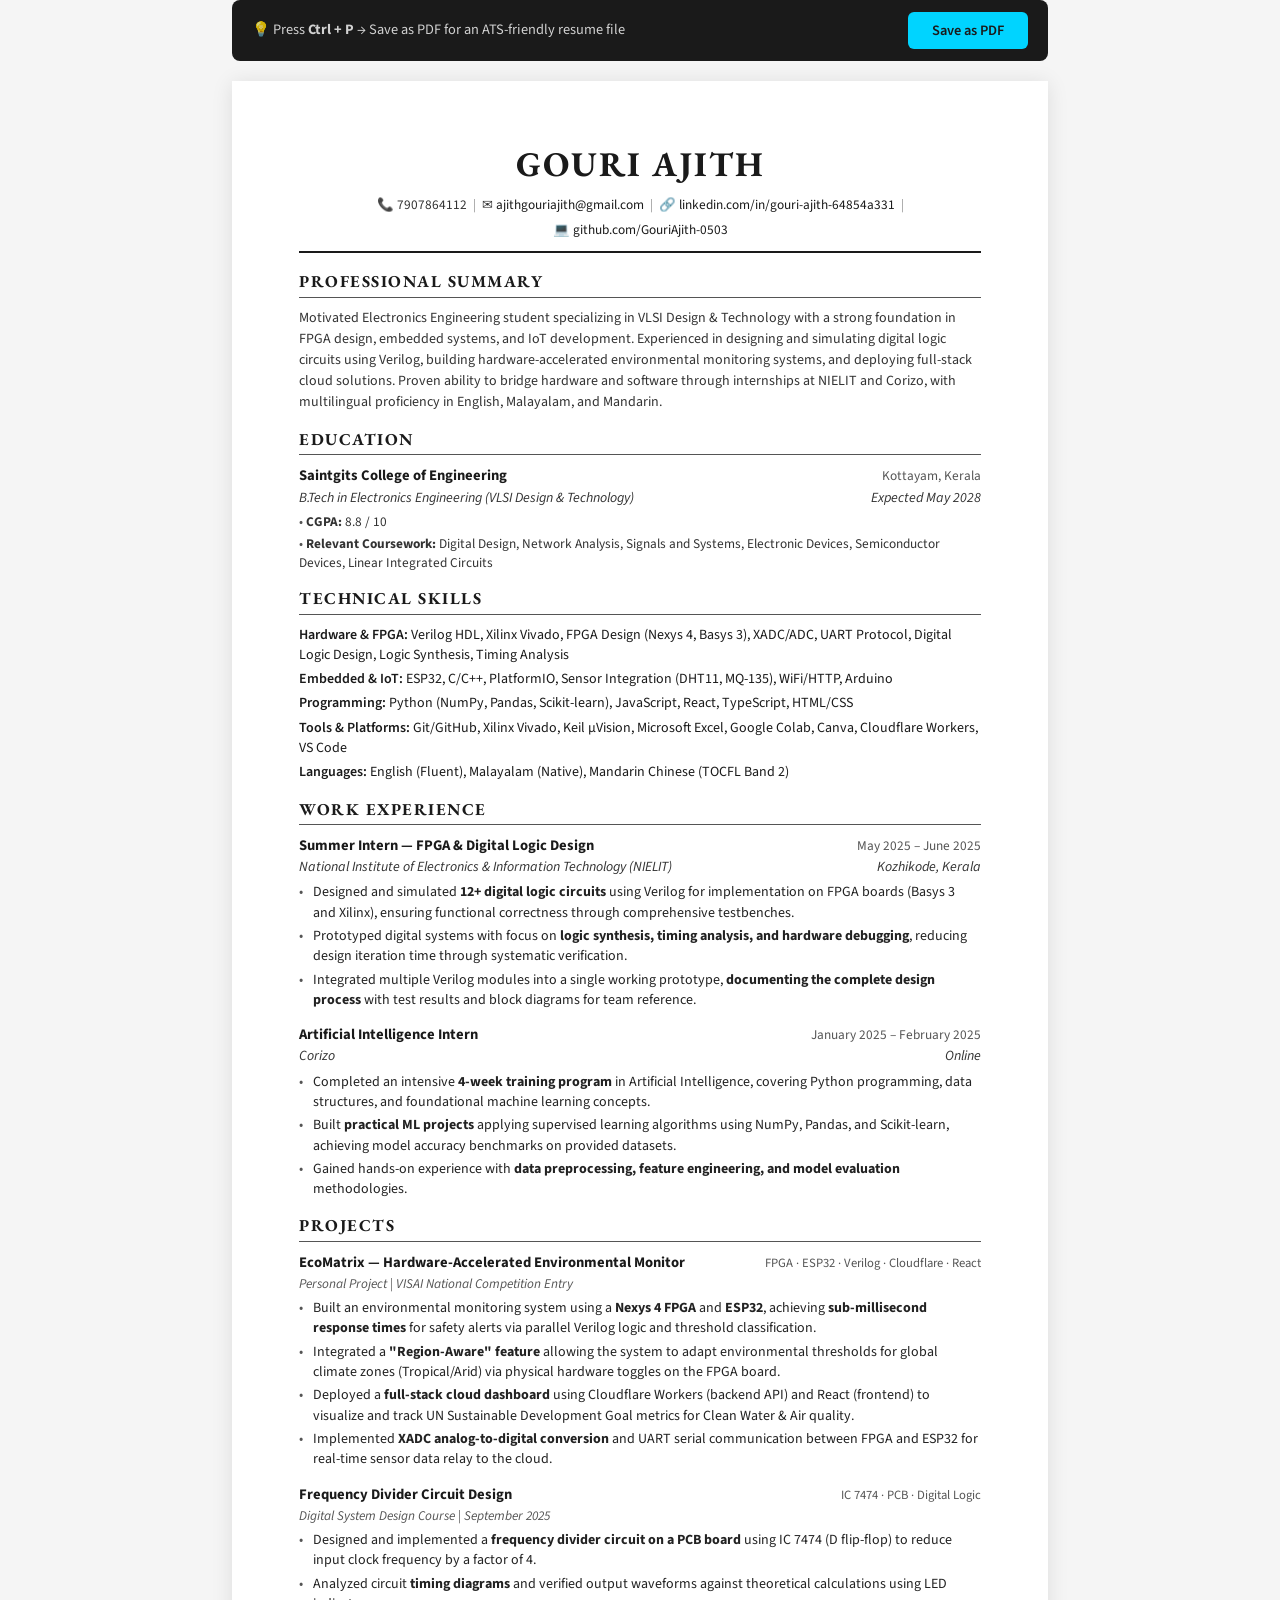
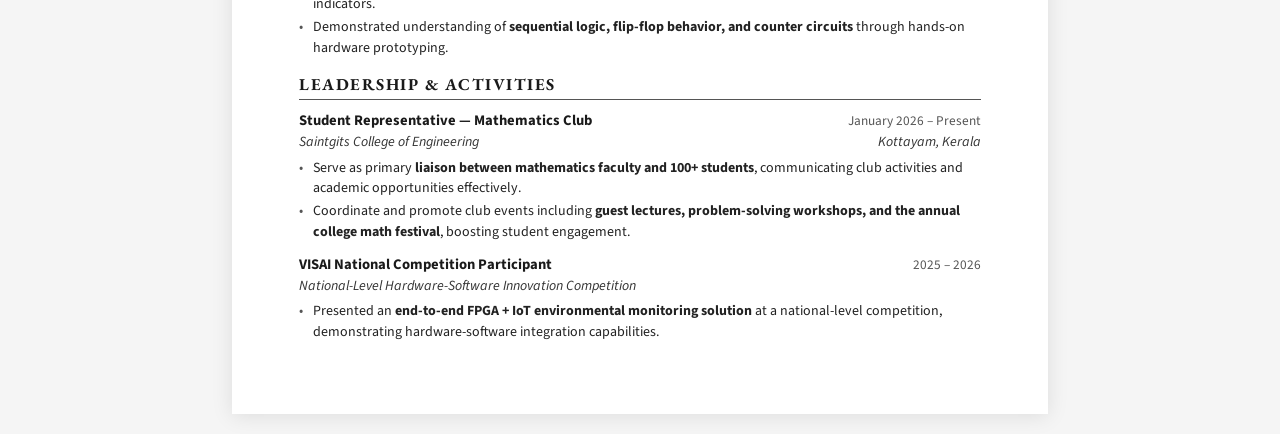
==== resume.html @ 18b31ca1 "Add ATS-friendly resume page" ====
<!DOCTYPE html>
<html lang="en">

<head>
    <meta charset="UTF-8">
    <meta name="viewport" content="width=device-width, initial-scale=1.0">
    <title>Gouri Ajith - Resume</title>
    <style>
        /* ATS-FRIENDLY RESUME STYLING
           - Uses standard fonts (serif for headings, sans-serif for body)
           - No columns, tables, or complex layouts
           - Simple, linear top-to-bottom structure
           - Clean section headers with horizontal rules
           - Print-optimized: Ctrl+P → Save as PDF
        */
        @import url('https://fonts.googleapis.com/css2?family=EB+Garamond:wght@400;500;600;700&family=Source+Sans+3:wght@300;400;500;600;700&display=swap');

        * {
            margin: 0;
            padding: 0;
            box-sizing: border-box;
        }

        body {
            font-family: 'Source Sans 3', 'Calibri', 'Arial', sans-serif;
            font-size: 11pt;
            line-height: 1.45;
            color: #1a1a1a;
            background: #f5f5f5;
        }

        .resume {
            max-width: 8.5in;
            margin: 20px auto;
            padding: 0.6in 0.7in;
            background: #fff;
            box-shadow: 0 2px 20px rgba(0, 0, 0, 0.1);
        }

        /* ========== HEADER ========== */
        .header {
            text-align: center;
            margin-bottom: 16px;
            padding-bottom: 12px;
            border-bottom: 2px solid #1a1a1a;
        }

        h1 {
            font-family: 'EB Garamond', 'Georgia', serif;
            font-size: 26pt;
            font-weight: 700;
            letter-spacing: 2px;
            text-transform: uppercase;
            color: #1a1a1a;
            margin-bottom: 6px;
        }

        .contact-info {
            font-size: 10pt;
            color: #333;
            display: flex;
            justify-content: center;
            flex-wrap: wrap;
            gap: 6px;
        }

        .contact-info span {
            white-space: nowrap;
        }

        .contact-info .separator {
            color: #999;
        }

        .contact-info a {
            color: #1a1a1a;
            text-decoration: none;
        }

        .contact-info a:hover {
            text-decoration: underline;
        }

        /* ========== SECTIONS ========== */
        .section {
            margin-bottom: 14px;
        }

        .section-title {
            font-family: 'EB Garamond', 'Georgia', serif;
            font-size: 12.5pt;
            font-weight: 700;
            text-transform: uppercase;
            letter-spacing: 1.5px;
            color: #1a1a1a;
            border-bottom: 1px solid #555;
            padding-bottom: 3px;
            margin-bottom: 10px;
        }

        /* ========== SUMMARY ========== */
        .summary p {
            font-size: 10.5pt;
            color: #333;
            line-height: 1.5;
        }

        /* ========== EDUCATION ========== */
        .edu-row {
            display: flex;
            justify-content: space-between;
            align-items: baseline;
            margin-bottom: 2px;
        }

        .edu-school {
            font-weight: 700;
            font-size: 11pt;
        }

        .edu-location {
            font-size: 10pt;
            color: #555;
            text-align: right;
        }

        .edu-degree {
            display: flex;
            justify-content: space-between;
            align-items: baseline;
            font-style: italic;
            font-size: 10.5pt;
            color: #333;
            margin-bottom: 4px;
        }

        .edu-details {
            font-size: 10pt;
            color: #333;
            padding-left: 0;
            list-style: none;
        }

        .edu-details li {
            margin-bottom: 2px;
        }

        .edu-details li::before {
            content: "• ";
            color: #555;
        }

        /* ========== SKILLS ========== */
        .skills-list {
            list-style: none;
            padding: 0;
        }

        .skills-list li {
            margin-bottom: 4px;
            font-size: 10.5pt;
        }

        .skills-list li strong {
            font-weight: 600;
            color: #1a1a1a;
        }

        /* ========== EXPERIENCE ========== */
        .exp-item {
            margin-bottom: 14px;
        }

        .exp-item:last-child {
            margin-bottom: 0;
        }

        .exp-header {
            display: flex;
            justify-content: space-between;
            align-items: baseline;
            margin-bottom: 1px;
        }

        .exp-title {
            font-weight: 700;
            font-size: 11pt;
        }

        .exp-date {
            font-size: 10pt;
            color: #555;
            white-space: nowrap;
        }

        .exp-sub {
            display: flex;
            justify-content: space-between;
            align-items: baseline;
            font-style: italic;
            font-size: 10.5pt;
            color: #333;
            margin-bottom: 5px;
        }

        .exp-bullets {
            list-style: none;
            padding-left: 0;
        }

        .exp-bullets li {
            font-size: 10.5pt;
            margin-bottom: 3px;
            padding-left: 14px;
            position: relative;
            line-height: 1.45;
            color: #222;
        }

        .exp-bullets li::before {
            content: "•";
            position: absolute;
            left: 0;
            color: #555;
        }

        /* ========== PROJECTS ========== */
        .proj-item {
            margin-bottom: 14px;
        }

        .proj-item:last-child {
            margin-bottom: 0;
        }

        .proj-header {
            display: flex;
            justify-content: space-between;
            align-items: baseline;
            margin-bottom: 1px;
        }

        .proj-title {
            font-weight: 700;
            font-size: 11pt;
        }

        .proj-tech {
            font-size: 9.5pt;
            color: #555;
            white-space: nowrap;
        }

        .proj-sub {
            font-style: italic;
            font-size: 10pt;
            color: #555;
            margin-bottom: 5px;
        }

        .proj-bullets {
            list-style: none;
            padding-left: 0;
        }

        .proj-bullets li {
            font-size: 10.5pt;
            margin-bottom: 3px;
            padding-left: 14px;
            position: relative;
            line-height: 1.45;
            color: #222;
        }

        .proj-bullets li::before {
            content: "•";
            position: absolute;
            left: 0;
            color: #555;
        }

        /* ========== LEADERSHIP ========== */
        .lead-item {
            margin-bottom: 12px;
        }

        .lead-item:last-child {
            margin-bottom: 0;
        }

        /* ========== PRINT ========== */
        @media print {
            body {
                background: #fff;
                font-size: 10.5pt;
            }

            .resume {
                box-shadow: none;
                margin: 0;
                padding: 0.5in 0.6in;
                max-width: none;
            }

            a {
                color: #1a1a1a !important;
            }

            .no-print {
                display: none !important;
            }
        }

        /* ========== PRINT BUTTON ========== */
        .print-bar {
            max-width: 8.5in;
            margin: 0 auto 10px;
            padding: 12px 20px;
            background: #1a1a1a;
            border-radius: 8px;
            display: flex;
            justify-content: space-between;
            align-items: center;
            color: #fff;
            font-family: 'Source Sans 3', sans-serif;
        }

        .print-bar p {
            font-size: 0.9rem;
            opacity: 0.8;
        }

        .print-btn {
            padding: 8px 24px;
            background: #00d4ff;
            color: #1a1a1a;
            border: none;
            border-radius: 6px;
            font-weight: 600;
            font-size: 0.9rem;
            cursor: pointer;
            font-family: 'Source Sans 3', sans-serif;
            transition: background 0.2s;
        }

        .print-btn:hover {
            background: #33ddff;
        }
    </style>
</head>

<body>

    <!-- Print instruction bar -->
    <div class="print-bar no-print">
        <p>💡 Press <strong>Ctrl + P</strong> → Save as PDF for an ATS-friendly resume file</p>
        <button class="print-btn" onclick="window.print()">Save as PDF</button>
    </div>

    <div class="resume">

        <!-- HEADER -->
        <header class="header">
            <h1>Gouri Ajith</h1>
            <div class="contact-info">
                <span>📞 7907864112</span>
                <span class="separator">|</span>
                <span>✉ <a href="mailto:ajithgouriajith@gmail.com">ajithgouriajith@gmail.com</a></span>
                <span class="separator">|</span>
                <span>🔗 <a href="https://www.linkedin.com/in/gouri-ajith-64854a331"
                        target="_blank">linkedin.com/in/gouri-ajith-64854a331</a></span>
                <span class="separator">|</span>
                <span>💻 <a href="https://github.com/GouriAjith-0503"
                        target="_blank">github.com/GouriAjith-0503</a></span>
            </div>
        </header>

        <!-- PROFESSIONAL SUMMARY -->
        <div class="section summary">
            <div class="section-title">Professional Summary</div>
            <p>
                Motivated Electronics Engineering student specializing in VLSI Design & Technology with a strong
                foundation in FPGA design, embedded systems, and IoT development. Experienced in designing and
                simulating digital logic circuits using Verilog, building hardware-accelerated environmental monitoring
                systems, and deploying full-stack cloud solutions. Proven ability to bridge hardware and software
                through internships at NIELIT and Corizo, with multilingual proficiency in English, Malayalam, and
                Mandarin.
            </p>
        </div>

        <!-- EDUCATION -->
        <div class="section">
            <div class="section-title">Education</div>
            <div class="edu-row">
                <span class="edu-school">Saintgits College of Engineering</span>
                <span class="edu-location">Kottayam, Kerala</span>
            </div>
            <div class="edu-degree">
                <span>B.Tech in Electronics Engineering (VLSI Design & Technology)</span>
                <span>Expected May 2028</span>
            </div>
            <ul class="edu-details">
                <li><strong>CGPA:</strong> 8.8 / 10</li>
                <li><strong>Relevant Coursework:</strong> Digital Design, Network Analysis, Signals and Systems,
                    Electronic Devices, Semiconductor Devices, Linear Integrated Circuits</li>
            </ul>
        </div>

        <!-- TECHNICAL SKILLS -->
        <div class="section">
            <div class="section-title">Technical Skills</div>
            <ul class="skills-list">
                <li><strong>Hardware & FPGA:</strong> Verilog HDL, Xilinx Vivado, FPGA Design (Nexys 4, Basys 3),
                    XADC/ADC, UART Protocol, Digital Logic Design, Logic Synthesis, Timing Analysis</li>
                <li><strong>Embedded & IoT:</strong> ESP32, C/C++, PlatformIO, Sensor Integration (DHT11, MQ-135),
                    WiFi/HTTP, Arduino</li>
                <li><strong>Programming:</strong> Python (NumPy, Pandas, Scikit-learn), JavaScript, React, TypeScript,
                    HTML/CSS</li>
                <li><strong>Tools & Platforms:</strong> Git/GitHub, Xilinx Vivado, Keil µVision, Microsoft Excel, Google
                    Colab, Canva, Cloudflare Workers, VS Code</li>
                <li><strong>Languages:</strong> English (Fluent), Malayalam (Native), Mandarin Chinese (TOCFL Band 2)
                </li>
            </ul>
        </div>

        <!-- WORK EXPERIENCE -->
        <div class="section">
            <div class="section-title">Work Experience</div>

            <div class="exp-item">
                <div class="exp-header">
                    <span class="exp-title">Summer Intern — FPGA & Digital Logic Design</span>
                    <span class="exp-date">May 2025 – June 2025</span>
                </div>
                <div class="exp-sub">
                    <span>National Institute of Electronics & Information Technology (NIELIT)</span>
                    <span>Kozhikode, Kerala</span>
                </div>
                <ul class="exp-bullets">
                    <li>Designed and simulated <strong>12+ digital logic circuits</strong> using Verilog for
                        implementation on FPGA boards (Basys 3 and Xilinx), ensuring functional correctness through
                        comprehensive testbenches.</li>
                    <li>Prototyped digital systems with focus on <strong>logic synthesis, timing analysis, and hardware
                            debugging</strong>, reducing design iteration time through systematic verification.</li>
                    <li>Integrated multiple Verilog modules into a single working prototype, <strong>documenting the
                            complete design process</strong> with test results and block diagrams for team reference.
                    </li>
                </ul>
            </div>

            <div class="exp-item">
                <div class="exp-header">
                    <span class="exp-title">Artificial Intelligence Intern</span>
                    <span class="exp-date">January 2025 – February 2025</span>
                </div>
                <div class="exp-sub">
                    <span>Corizo</span>
                    <span>Online</span>
                </div>
                <ul class="exp-bullets">
                    <li>Completed an intensive <strong>4-week training program</strong> in Artificial Intelligence,
                        covering Python programming, data structures, and foundational machine learning concepts.</li>
                    <li>Built <strong>practical ML projects</strong> applying supervised learning algorithms using
                        NumPy, Pandas, and Scikit-learn, achieving model accuracy benchmarks on provided datasets.</li>
                    <li>Gained hands-on experience with <strong>data preprocessing, feature engineering, and model
                            evaluation</strong> methodologies.</li>
                </ul>
            </div>
        </div>

        <!-- PROJECTS -->
        <div class="section">
            <div class="section-title">Projects</div>

            <div class="proj-item">
                <div class="proj-header">
                    <span class="proj-title">EcoMatrix — Hardware-Accelerated Environmental Monitor</span>
                    <span class="proj-tech">FPGA · ESP32 · Verilog · Cloudflare · React</span>
                </div>
                <div class="proj-sub">Personal Project | VISAI National Competition Entry</div>
                <ul class="proj-bullets">
                    <li>Built an environmental monitoring system using a <strong>Nexys 4 FPGA</strong> and
                        <strong>ESP32</strong>, achieving <strong>sub-millisecond response times</strong> for safety
                        alerts via parallel Verilog logic and threshold classification.</li>
                    <li>Integrated a <strong>"Region-Aware" feature</strong> allowing the system to adapt environmental
                        thresholds for global climate zones (Tropical/Arid) via physical hardware toggles on the FPGA
                        board.</li>
                    <li>Deployed a <strong>full-stack cloud dashboard</strong> using Cloudflare Workers (backend API)
                        and React (frontend) to visualize and track UN Sustainable Development Goal metrics for Clean
                        Water & Air quality.</li>
                    <li>Implemented <strong>XADC analog-to-digital conversion</strong> and UART serial communication
                        between FPGA and ESP32 for real-time sensor data relay to the cloud.</li>
                </ul>
            </div>

            <div class="proj-item">
                <div class="proj-header">
                    <span class="proj-title">Frequency Divider Circuit Design</span>
                    <span class="proj-tech">IC 7474 · PCB · Digital Logic</span>
                </div>
                <div class="proj-sub">Digital System Design Course | September 2025</div>
                <ul class="proj-bullets">
                    <li>Designed and implemented a <strong>frequency divider circuit on a PCB board</strong> using IC
                        7474 (D flip-flop) to reduce input clock frequency by a factor of 4.</li>
                    <li>Analyzed circuit <strong>timing diagrams</strong> and verified output waveforms against
                        theoretical calculations using LED indicators.</li>
                    <li>Demonstrated understanding of <strong>sequential logic, flip-flop behavior, and counter
                            circuits</strong> through hands-on hardware prototyping.</li>
                </ul>
            </div>
        </div>

        <!-- LEADERSHIP & ACTIVITIES -->
        <div class="section">
            <div class="section-title">Leadership & Activities</div>

            <div class="lead-item">
                <div class="exp-header">
                    <span class="exp-title">Student Representative — Mathematics Club</span>
                    <span class="exp-date">January 2026 – Present</span>
                </div>
                <div class="exp-sub">
                    <span>Saintgits College of Engineering</span>
                    <span>Kottayam, Kerala</span>
                </div>
                <ul class="exp-bullets">
                    <li>Serve as primary <strong>liaison between mathematics faculty and 100+ students</strong>,
                        communicating club activities and academic opportunities effectively.</li>
                    <li>Coordinate and promote club events including <strong>guest lectures, problem-solving workshops,
                            and the annual college math festival</strong>, boosting student engagement.</li>
                </ul>
            </div>

            <div class="lead-item">
                <div class="exp-header">
                    <span class="exp-title">VISAI National Competition Participant</span>
                    <span class="exp-date">2025 – 2026</span>
                </div>
                <div class="exp-sub">
                    <span>National-Level Hardware-Software Innovation Competition</span>
                </div>
                <ul class="exp-bullets">
                    <li>Presented an <strong>end-to-end FPGA + IoT environmental monitoring solution</strong> at a
                        national-level competition, demonstrating hardware-software integration capabilities.</li>
                </ul>
            </div>
        </div>

    </div>

    <script>
        // Keyboard shortcut hint
        document.addEventListener('keydown', (e) => {
            if (e.ctrlKey && e.key === 'p') {
                // Let browser handle print
            }
        });
    </script>
</body>

</html>
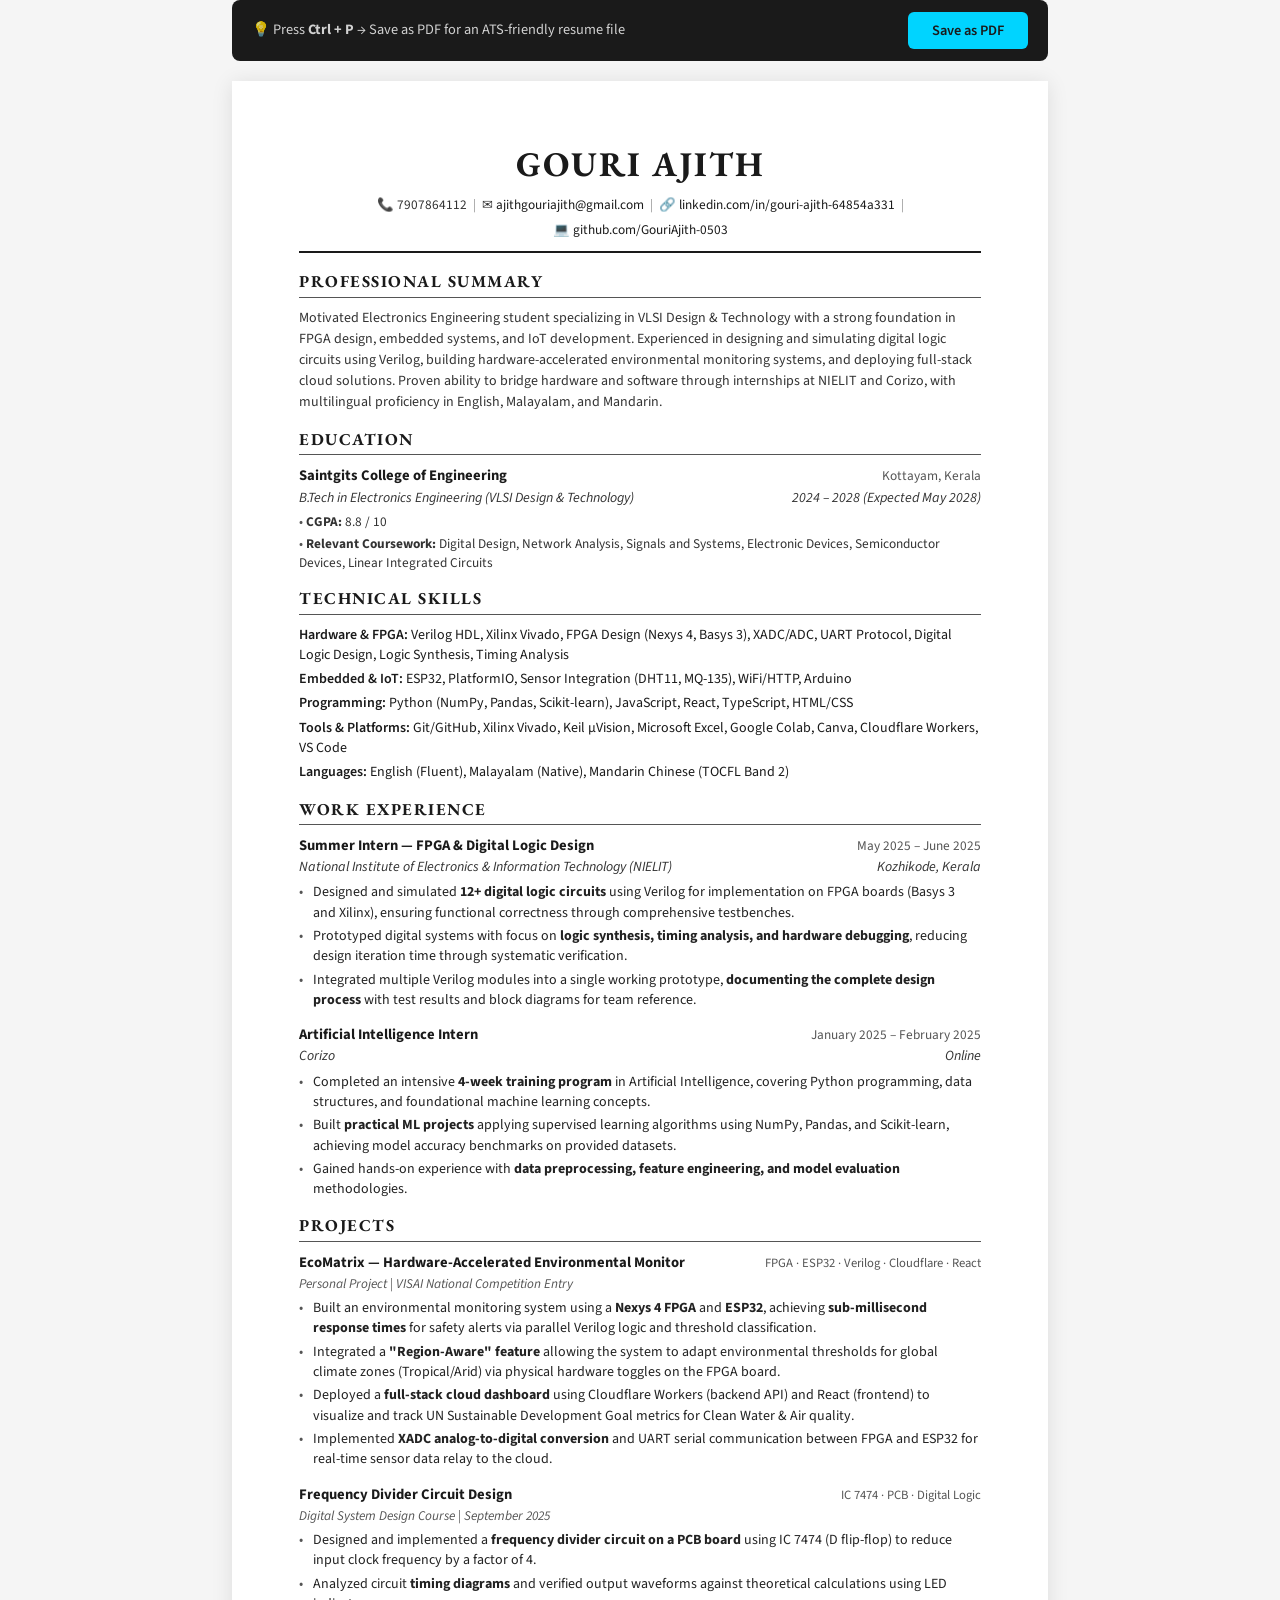
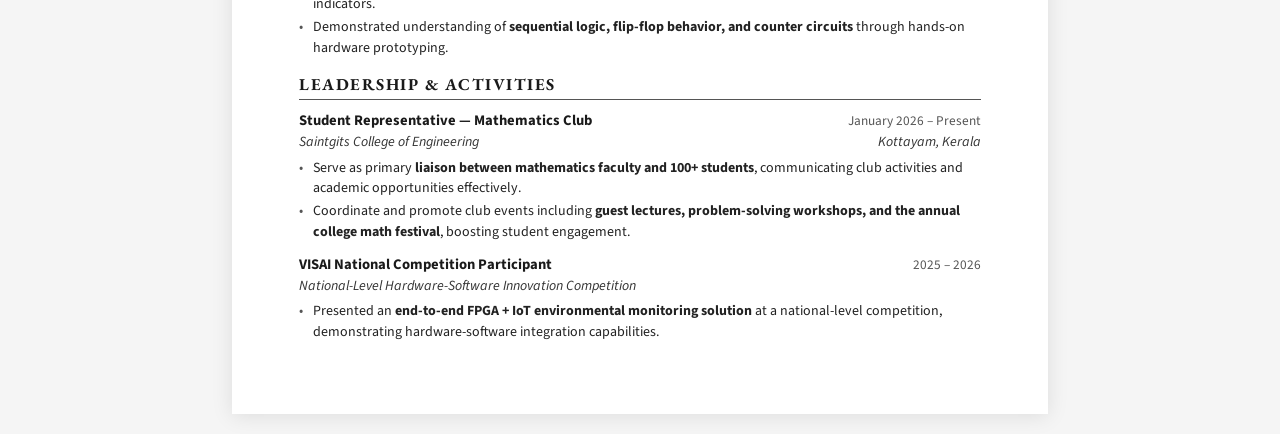
==== commit eaab5202: "Update batch info and remove C/C++ skills" ====
--- a/resume.html
+++ b/resume.html
@@ -397,7 +397,7 @@
             </div>
             <div class="edu-degree">
                 <span>B.Tech in Electronics Engineering (VLSI Design & Technology)</span>
-                <span>Expected May 2028</span>
+                <span>2024 – 2028 (Expected May 2028)</span>
             </div>
             <ul class="edu-details">
                 <li><strong>CGPA:</strong> 8.8 / 10</li>
@@ -412,7 +412,7 @@
             <ul class="skills-list">
                 <li><strong>Hardware & FPGA:</strong> Verilog HDL, Xilinx Vivado, FPGA Design (Nexys 4, Basys 3),
                     XADC/ADC, UART Protocol, Digital Logic Design, Logic Synthesis, Timing Analysis</li>
-                <li><strong>Embedded & IoT:</strong> ESP32, C/C++, PlatformIO, Sensor Integration (DHT11, MQ-135),
+                <li><strong>Embedded & IoT:</strong> ESP32, PlatformIO, Sensor Integration (DHT11, MQ-135),
                     WiFi/HTTP, Arduino</li>
                 <li><strong>Programming:</strong> Python (NumPy, Pandas, Scikit-learn), JavaScript, React, TypeScript,
                     HTML/CSS</li>
@@ -481,7 +481,8 @@
                 <ul class="proj-bullets">
                     <li>Built an environmental monitoring system using a <strong>Nexys 4 FPGA</strong> and
                         <strong>ESP32</strong>, achieving <strong>sub-millisecond response times</strong> for safety
-                        alerts via parallel Verilog logic and threshold classification.</li>
+                        alerts via parallel Verilog logic and threshold classification.
+                    </li>
                     <li>Integrated a <strong>"Region-Aware" feature</strong> allowing the system to adapt environmental
                         thresholds for global climate zones (Tropical/Arid) via physical hardware toggles on the FPGA
                         board.</li>
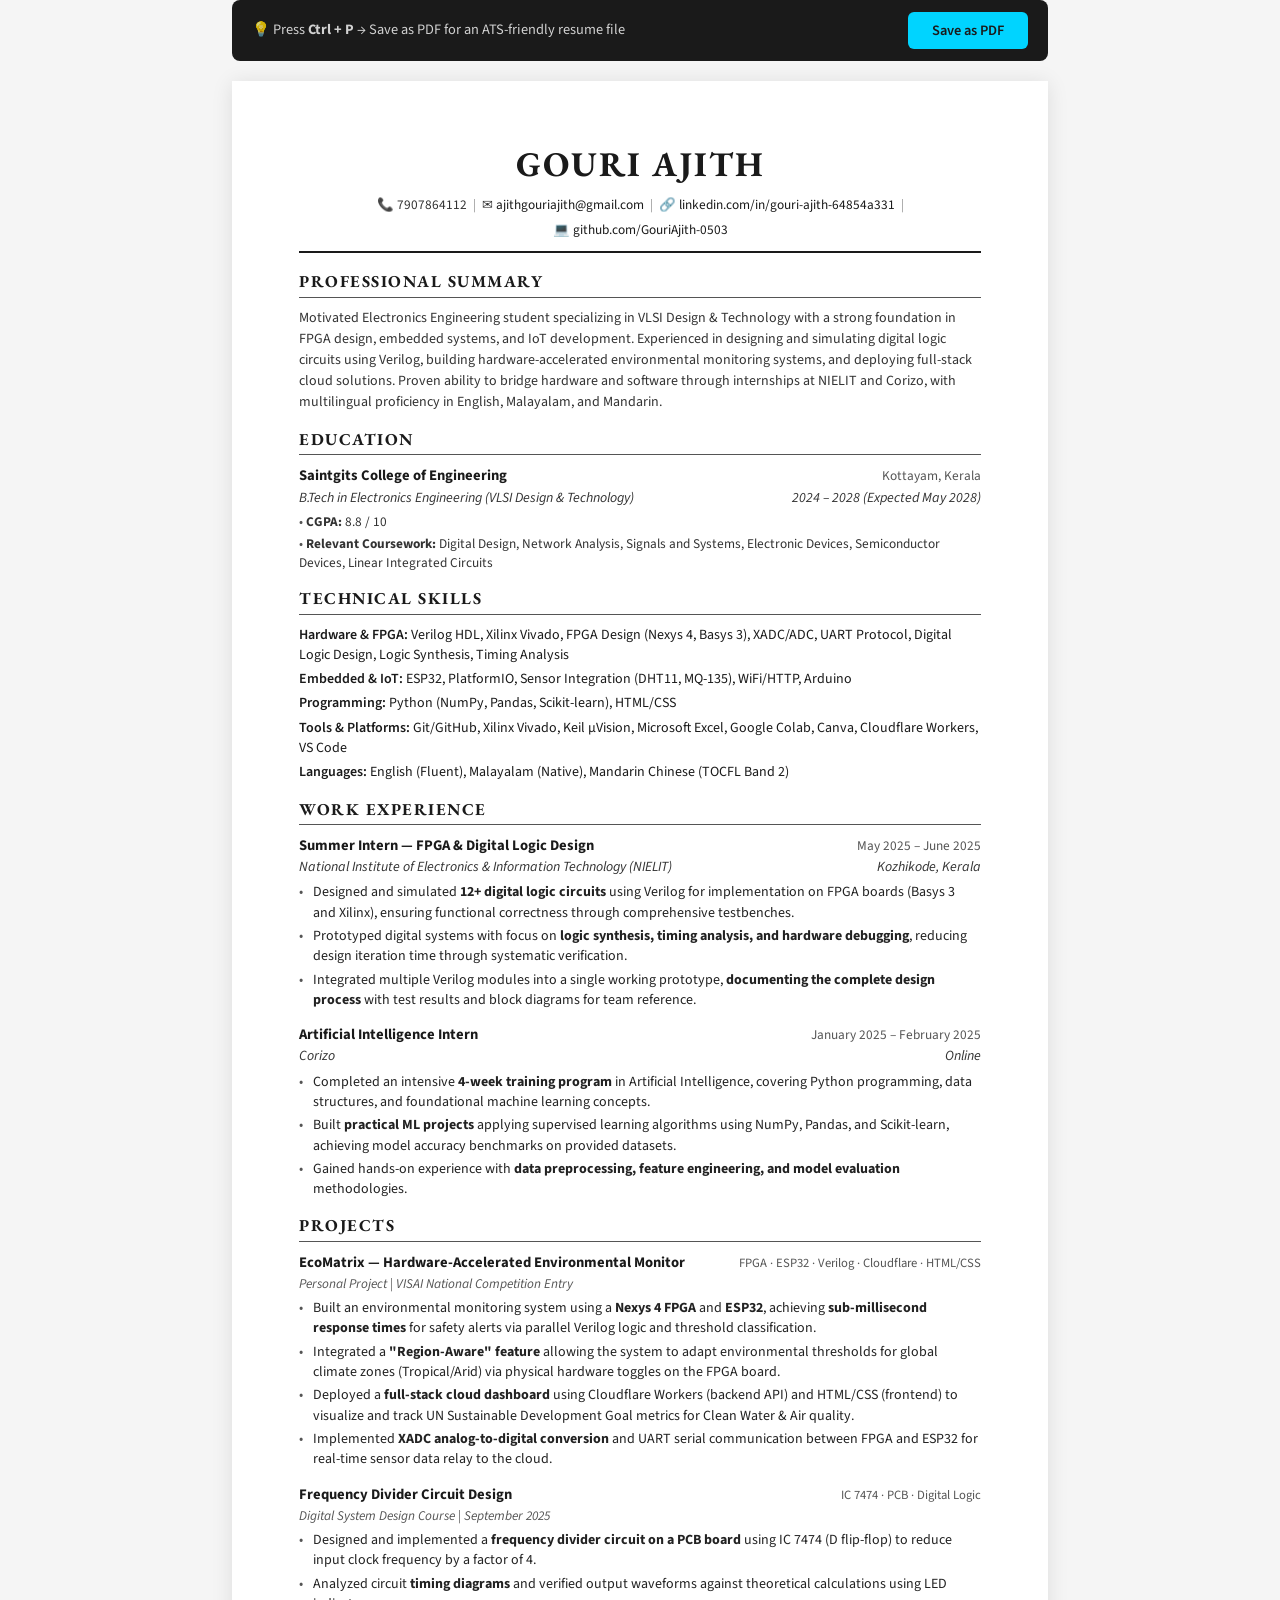
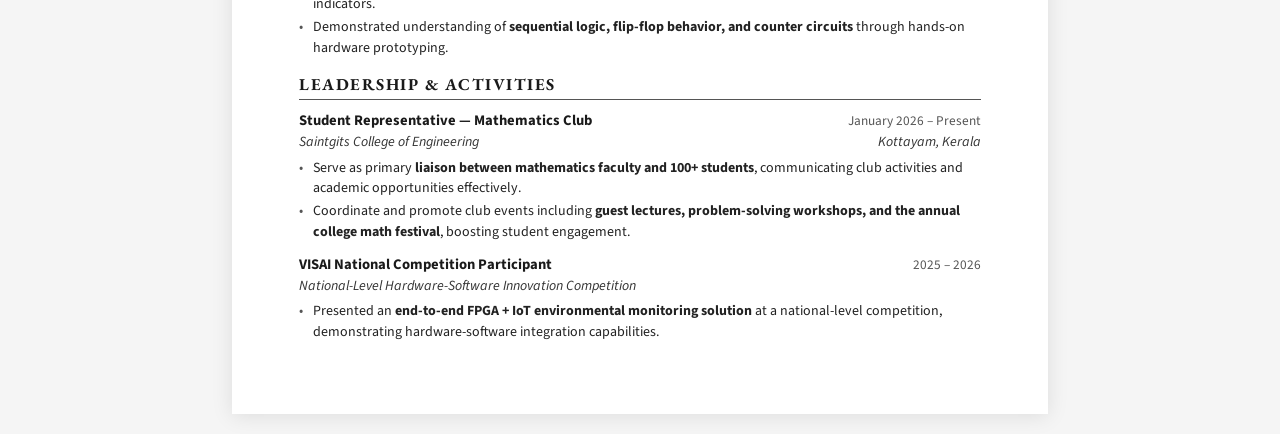
==== commit d6de21ac: "Refactor tech stack: focus on core competencies (Cloudflare Workers, HTML/CSS)" ====
--- a/resume.html
+++ b/resume.html
@@ -414,8 +414,7 @@
                     XADC/ADC, UART Protocol, Digital Logic Design, Logic Synthesis, Timing Analysis</li>
                 <li><strong>Embedded & IoT:</strong> ESP32, PlatformIO, Sensor Integration (DHT11, MQ-135),
                     WiFi/HTTP, Arduino</li>
-                <li><strong>Programming:</strong> Python (NumPy, Pandas, Scikit-learn), JavaScript, React, TypeScript,
-                    HTML/CSS</li>
+                <li><strong>Programming:</strong> Python (NumPy, Pandas, Scikit-learn), HTML/CSS</li>
                 <li><strong>Tools & Platforms:</strong> Git/GitHub, Xilinx Vivado, Keil µVision, Microsoft Excel, Google
                     Colab, Canva, Cloudflare Workers, VS Code</li>
                 <li><strong>Languages:</strong> English (Fluent), Malayalam (Native), Mandarin Chinese (TOCFL Band 2)
@@ -475,7 +474,7 @@
             <div class="proj-item">
                 <div class="proj-header">
                     <span class="proj-title">EcoMatrix — Hardware-Accelerated Environmental Monitor</span>
-                    <span class="proj-tech">FPGA · ESP32 · Verilog · Cloudflare · React</span>
+                    <span class="proj-tech">FPGA · ESP32 · Verilog · Cloudflare · HTML/CSS</span>
                 </div>
                 <div class="proj-sub">Personal Project | VISAI National Competition Entry</div>
                 <ul class="proj-bullets">
@@ -487,7 +486,7 @@
                         thresholds for global climate zones (Tropical/Arid) via physical hardware toggles on the FPGA
                         board.</li>
                     <li>Deployed a <strong>full-stack cloud dashboard</strong> using Cloudflare Workers (backend API)
-                        and React (frontend) to visualize and track UN Sustainable Development Goal metrics for Clean
+                        and HTML/CSS (frontend) to visualize and track UN Sustainable Development Goal metrics for Clean
                         Water & Air quality.</li>
                     <li>Implemented <strong>XADC analog-to-digital conversion</strong> and UART serial communication
                         between FPGA and ESP32 for real-time sensor data relay to the cloud.</li>
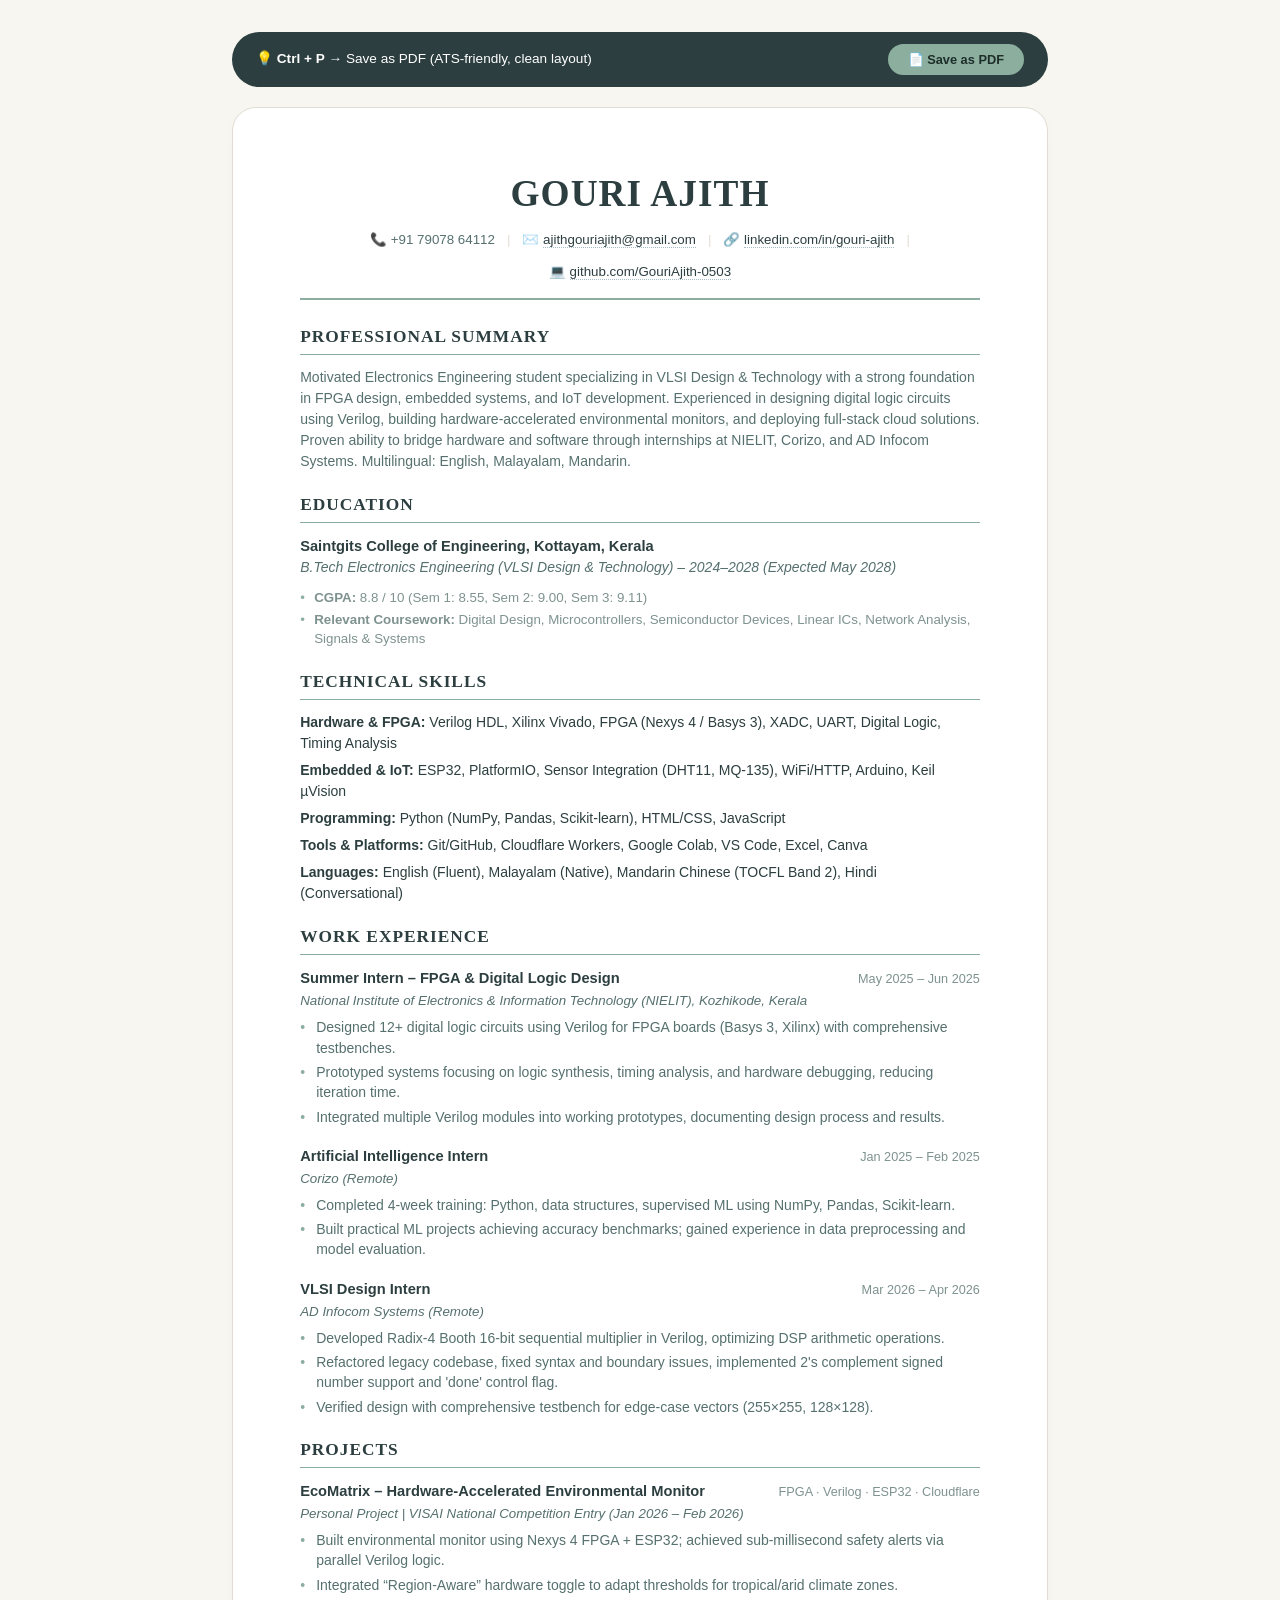
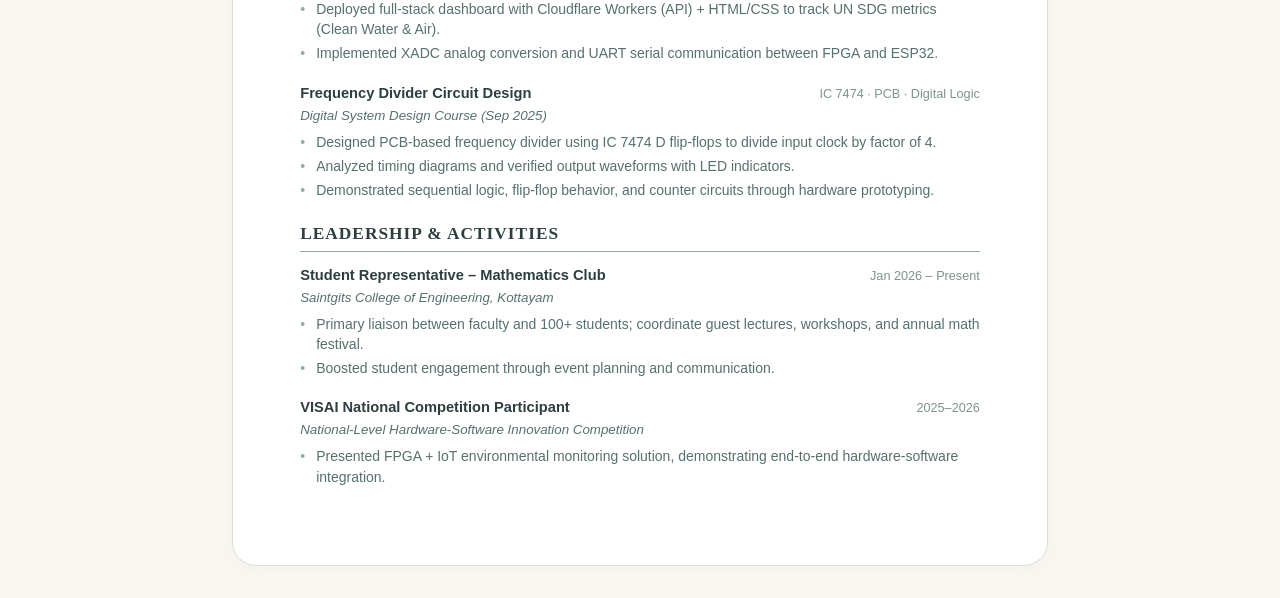
==== commit ac8a04e3: "Revise resume layout and styling for clarity" ====
--- a/resume.html
+++ b/resume.html
@@ -1,561 +1,421 @@
 <!DOCTYPE html>
 <html lang="en">
-
 <head>
-    <meta charset="UTF-8">
-    <meta name="viewport" content="width=device-width, initial-scale=1.0">
-    <title>Gouri Ajith - Resume</title>
-    <style>
-        /* ATS-FRIENDLY RESUME STYLING
-           - Uses standard fonts (serif for headings, sans-serif for body)
-           - No columns, tables, or complex layouts
-           - Simple, linear top-to-bottom structure
-           - Clean section headers with horizontal rules
-           - Print-optimized: Ctrl+P → Save as PDF
-        */
-        @import url('https://fonts.googleapis.com/css2?family=EB+Garamond:wght@400;500;600;700&family=Source+Sans+3:wght@300;400;500;600;700&display=swap');
-
-        * {
-            margin: 0;
-            padding: 0;
-            box-sizing: border-box;
-        }
-
-        body {
-            font-family: 'Source Sans 3', 'Calibri', 'Arial', sans-serif;
-            font-size: 11pt;
-            line-height: 1.45;
-            color: #1a1a1a;
-            background: #f5f5f5;
-        }
-
-        .resume {
-            max-width: 8.5in;
-            margin: 20px auto;
-            padding: 0.6in 0.7in;
-            background: #fff;
-            box-shadow: 0 2px 20px rgba(0, 0, 0, 0.1);
-        }
-
-        /* ========== HEADER ========== */
-        .header {
-            text-align: center;
-            margin-bottom: 16px;
-            padding-bottom: 12px;
-            border-bottom: 2px solid #1a1a1a;
-        }
-
-        h1 {
-            font-family: 'EB Garamond', 'Georgia', serif;
-            font-size: 26pt;
-            font-weight: 700;
-            letter-spacing: 2px;
-            text-transform: uppercase;
-            color: #1a1a1a;
-            margin-bottom: 6px;
-        }
-
-        .contact-info {
-            font-size: 10pt;
-            color: #333;
-            display: flex;
-            justify-content: center;
-            flex-wrap: wrap;
-            gap: 6px;
-        }
-
-        .contact-info span {
-            white-space: nowrap;
-        }
-
-        .contact-info .separator {
-            color: #999;
-        }
-
-        .contact-info a {
-            color: #1a1a1a;
-            text-decoration: none;
-        }
-
-        .contact-info a:hover {
-            text-decoration: underline;
-        }
-
-        /* ========== SECTIONS ========== */
-        .section {
-            margin-bottom: 14px;
-        }
-
-        .section-title {
-            font-family: 'EB Garamond', 'Georgia', serif;
-            font-size: 12.5pt;
-            font-weight: 700;
-            text-transform: uppercase;
-            letter-spacing: 1.5px;
-            color: #1a1a1a;
-            border-bottom: 1px solid #555;
-            padding-bottom: 3px;
-            margin-bottom: 10px;
-        }
-
-        /* ========== SUMMARY ========== */
-        .summary p {
-            font-size: 10.5pt;
-            color: #333;
-            line-height: 1.5;
-        }
-
-        /* ========== EDUCATION ========== */
-        .edu-row {
-            display: flex;
-            justify-content: space-between;
-            align-items: baseline;
-            margin-bottom: 2px;
-        }
-
-        .edu-school {
-            font-weight: 700;
-            font-size: 11pt;
-        }
-
-        .edu-location {
-            font-size: 10pt;
-            color: #555;
-            text-align: right;
-        }
-
-        .edu-degree {
-            display: flex;
-            justify-content: space-between;
-            align-items: baseline;
-            font-style: italic;
-            font-size: 10.5pt;
-            color: #333;
-            margin-bottom: 4px;
-        }
-
-        .edu-details {
-            font-size: 10pt;
-            color: #333;
-            padding-left: 0;
-            list-style: none;
-        }
-
-        .edu-details li {
-            margin-bottom: 2px;
-        }
-
-        .edu-details li::before {
-            content: "• ";
-            color: #555;
-        }
-
-        /* ========== SKILLS ========== */
-        .skills-list {
-            list-style: none;
-            padding: 0;
-        }
-
-        .skills-list li {
-            margin-bottom: 4px;
-            font-size: 10.5pt;
-        }
-
-        .skills-list li strong {
-            font-weight: 600;
-            color: #1a1a1a;
-        }
-
-        /* ========== EXPERIENCE ========== */
-        .exp-item {
-            margin-bottom: 14px;
-        }
-
-        .exp-item:last-child {
-            margin-bottom: 0;
-        }
-
-        .exp-header {
-            display: flex;
-            justify-content: space-between;
-            align-items: baseline;
-            margin-bottom: 1px;
-        }
-
-        .exp-title {
-            font-weight: 700;
-            font-size: 11pt;
-        }
-
-        .exp-date {
-            font-size: 10pt;
-            color: #555;
-            white-space: nowrap;
-        }
-
-        .exp-sub {
-            display: flex;
-            justify-content: space-between;
-            align-items: baseline;
-            font-style: italic;
-            font-size: 10.5pt;
-            color: #333;
-            margin-bottom: 5px;
-        }
-
-        .exp-bullets {
-            list-style: none;
-            padding-left: 0;
-        }
-
-        .exp-bullets li {
-            font-size: 10.5pt;
-            margin-bottom: 3px;
-            padding-left: 14px;
-            position: relative;
-            line-height: 1.45;
-            color: #222;
-        }
-
-        .exp-bullets li::before {
-            content: "•";
-            position: absolute;
-            left: 0;
-            color: #555;
-        }
-
-        /* ========== PROJECTS ========== */
-        .proj-item {
-            margin-bottom: 14px;
-        }
-
-        .proj-item:last-child {
-            margin-bottom: 0;
-        }
-
-        .proj-header {
-            display: flex;
-            justify-content: space-between;
-            align-items: baseline;
-            margin-bottom: 1px;
-        }
-
-        .proj-title {
-            font-weight: 700;
-            font-size: 11pt;
-        }
-
-        .proj-tech {
-            font-size: 9.5pt;
-            color: #555;
-            white-space: nowrap;
-        }
-
-        .proj-sub {
-            font-style: italic;
-            font-size: 10pt;
-            color: #555;
-            margin-bottom: 5px;
-        }
-
-        .proj-bullets {
-            list-style: none;
-            padding-left: 0;
-        }
-
-        .proj-bullets li {
-            font-size: 10.5pt;
-            margin-bottom: 3px;
-            padding-left: 14px;
-            position: relative;
-            line-height: 1.45;
-            color: #222;
-        }
-
-        .proj-bullets li::before {
-            content: "•";
-            position: absolute;
-            left: 0;
-            color: #555;
-        }
-
-        /* ========== LEADERSHIP ========== */
-        .lead-item {
-            margin-bottom: 12px;
-        }
-
-        .lead-item:last-child {
-            margin-bottom: 0;
-        }
-
-        /* ========== PRINT ========== */
-        @media print {
-            body {
-                background: #fff;
-                font-size: 10.5pt;
-            }
-
-            .resume {
-                box-shadow: none;
-                margin: 0;
-                padding: 0.5in 0.6in;
-                max-width: none;
-            }
-
-            a {
-                color: #1a1a1a !important;
-            }
-
-            .no-print {
-                display: none !important;
-            }
-        }
-
-        /* ========== PRINT BUTTON ========== */
-        .print-bar {
-            max-width: 8.5in;
-            margin: 0 auto 10px;
-            padding: 12px 20px;
-            background: #1a1a1a;
-            border-radius: 8px;
-            display: flex;
-            justify-content: space-between;
-            align-items: center;
-            color: #fff;
-            font-family: 'Source Sans 3', sans-serif;
-        }
-
-        .print-bar p {
-            font-size: 0.9rem;
-            opacity: 0.8;
-        }
-
-        .print-btn {
-            padding: 8px 24px;
-            background: #00d4ff;
-            color: #1a1a1a;
-            border: none;
-            border-radius: 6px;
-            font-weight: 600;
-            font-size: 0.9rem;
-            cursor: pointer;
-            font-family: 'Source Sans 3', sans-serif;
-            transition: background 0.2s;
-        }
-
-        .print-btn:hover {
-            background: #33ddff;
-        }
-    </style>
+  <meta charset="UTF-8">
+  <meta name="viewport" content="width=device-width, initial-scale=1.0">
+  <title>Gouri Ajith – Resume (VLSI & Embedded Engineer)</title>
+  <style>
+    /* ========== RESUME STYLES – CALM, ATS-FRIENDLY, PRINT-READY ========== */
+    /* 60-30-10 palette: warm cream 60%, clean white 30%, mint accent 10% */
+    :root {
+      --bg-dominant: #F8F6F0;
+      --bg-card: #FFFFFF;
+      --accent-mint: #8BAE9F;
+      --accent-softblue: #A7BDC7;
+      --text-primary: #2C3E3F;
+      --text-secondary: #55706E;
+      --text-muted: #7E928F;
+      --border-light: #E2DDD2;
+      --shadow-sm: 0 4px 12px rgba(0, 0, 0, 0.02);
+      --font-serif: 'EB Garamond', 'Georgia', serif;
+      --font-sans: 'Source Sans 3', 'Calibri', 'Arial', sans-serif;
+    }
+
+    * {
+      margin: 0;
+      padding: 0;
+      box-sizing: border-box;
+    }
+
+    body {
+      background: var(--bg-dominant);
+      font-family: var(--font-sans);
+      font-size: 11pt;
+      line-height: 1.5;
+      color: var(--text-primary);
+      padding: 32px 20px;
+    }
+
+    /* print bar (no-print) */
+    .print-bar {
+      max-width: 8.5in;
+      margin: 0 auto 20px;
+      background: #2C3E3F;
+      color: white;
+      padding: 12px 24px;
+      border-radius: 44px;
+      display: flex;
+      justify-content: space-between;
+      align-items: center;
+      font-family: var(--font-sans);
+      font-size: 0.85rem;
+      flex-wrap: wrap;
+      gap: 12px;
+    }
+
+    .print-btn {
+      background: var(--accent-mint);
+      border: none;
+      padding: 8px 20px;
+      border-radius: 40px;
+      font-weight: 600;
+      color: #1E2E2A;
+      cursor: pointer;
+      transition: 0.2s;
+      font-size: 0.8rem;
+    }
+
+    .print-btn:hover {
+      background: #77A08E;
+      transform: translateY(-1px);
+    }
+
+    /* resume card */
+    .resume {
+      max-width: 8.5in;
+      margin: 0 auto;
+      background: var(--bg-card);
+      padding: 0.6in 0.7in;
+      box-shadow: var(--shadow-sm);
+      border-radius: 24px;
+      border: 1px solid var(--border-light);
+    }
+
+    /* header */
+    .header {
+      text-align: center;
+      margin-bottom: 24px;
+      padding-bottom: 16px;
+      border-bottom: 2px solid var(--accent-mint);
+    }
+
+    h1 {
+      font-family: var(--font-serif);
+      font-size: 28pt;
+      font-weight: 700;
+      letter-spacing: 1px;
+      color: var(--text-primary);
+      margin-bottom: 8px;
+    }
+
+    .contact-info {
+      display: flex;
+      justify-content: center;
+      flex-wrap: wrap;
+      gap: 12px;
+      font-size: 10pt;
+      color: var(--text-secondary);
+    }
+
+    .contact-info a {
+      color: var(--text-primary);
+      text-decoration: none;
+      border-bottom: 1px dotted var(--accent-softblue);
+    }
+
+    .contact-info a:hover {
+      color: var(--accent-mint);
+    }
+
+    .separator {
+      color: var(--border-light);
+    }
+
+    /* sections */
+    .section {
+      margin-bottom: 20px;
+    }
+
+    .section-title {
+      font-family: var(--font-serif);
+      font-size: 13pt;
+      font-weight: 700;
+      text-transform: uppercase;
+      letter-spacing: 1px;
+      color: var(--text-primary);
+      border-bottom: 1px solid var(--accent-mint);
+      padding-bottom: 4px;
+      margin-bottom: 12px;
+    }
+
+    /* summary */
+    .summary p {
+      font-size: 10.5pt;
+      color: var(--text-secondary);
+      line-height: 1.5;
+    }
+
+    /* education */
+    .edu-row {
+      display: flex;
+      justify-content: space-between;
+      flex-wrap: wrap;
+      margin-bottom: 4px;
+    }
+
+    .edu-school {
+      font-weight: 700;
+      font-size: 11pt;
+    }
+
+    .edu-degree {
+      display: flex;
+      justify-content: space-between;
+      flex-wrap: wrap;
+      font-style: italic;
+      font-size: 10.5pt;
+      color: var(--text-secondary);
+      margin-bottom: 6px;
+    }
+
+    .edu-details {
+      list-style: none;
+      padding-left: 0;
+      font-size: 10pt;
+      color: var(--text-muted);
+    }
+
+    .edu-details li {
+      margin-bottom: 2px;
+      position: relative;
+      padding-left: 14px;
+    }
+
+    .edu-details li::before {
+      content: "•";
+      position: absolute;
+      left: 0;
+      color: var(--accent-mint);
+    }
+
+    /* skills list (inline) */
+    .skills-list {
+      list-style: none;
+    }
+
+    .skills-list li {
+      margin-bottom: 6px;
+      font-size: 10.5pt;
+    }
+
+    .skills-list strong {
+      color: var(--text-primary);
+      font-weight: 700;
+    }
+
+    /* experience & projects */
+    .exp-item, .proj-item, .lead-item {
+      margin-bottom: 18px;
+    }
+
+    .exp-header, .proj-header {
+      display: flex;
+      justify-content: space-between;
+      flex-wrap: wrap;
+      align-items: baseline;
+      margin-bottom: 2px;
+    }
+
+    .exp-title, .proj-title {
+      font-weight: 700;
+      font-size: 11pt;
+    }
+
+    .exp-date, .proj-tech {
+      font-size: 9.5pt;
+      color: var(--text-muted);
+      font-family: var(--font-sans);
+    }
+
+    .exp-sub, .proj-sub {
+      font-style: italic;
+      font-size: 10pt;
+      color: var(--text-secondary);
+      margin-bottom: 6px;
+    }
+
+    .exp-bullets, .proj-bullets {
+      list-style: none;
+      padding-left: 0;
+    }
+
+    .exp-bullets li, .proj-bullets li {
+      font-size: 10.5pt;
+      margin-bottom: 4px;
+      padding-left: 16px;
+      position: relative;
+      line-height: 1.45;
+      color: var(--text-secondary);
+    }
+
+    .exp-bullets li::before, .proj-bullets li::before {
+      content: "•";
+      position: absolute;
+      left: 0;
+      color: var(--accent-mint);
+    }
+
+    /* print adjustments */
+    @media print {
+      body {
+        background: white;
+        padding: 0;
+      }
+      .resume {
+        box-shadow: none;
+        border: none;
+        padding: 0.4in;
+        border-radius: 0;
+      }
+      .print-bar {
+        display: none;
+      }
+      a {
+        text-decoration: none;
+        color: var(--text-primary);
+      }
+      .contact-info a {
+        border-bottom: none;
+      }
+      .section-title {
+        border-bottom: 1px solid #ccc;
+      }
+    }
+
+    /* responsiveness */
+    @media (max-width: 600px) {
+      .resume {
+        padding: 32px 24px;
+      }
+      .contact-info {
+        flex-direction: column;
+        gap: 4px;
+      }
+      .separator {
+        display: none;
+      }
+      .exp-header, .proj-header {
+        flex-direction: column;
+        gap: 4px;
+      }
+    }
+  </style>
 </head>
-
 <body>
-
-    <!-- Print instruction bar -->
-    <div class="print-bar no-print">
-        <p>💡 Press <strong>Ctrl + P</strong> → Save as PDF for an ATS-friendly resume file</p>
-        <button class="print-btn" onclick="window.print()">Save as PDF</button>
-    </div>
-
-    <div class="resume">
-
-        <!-- HEADER -->
-        <header class="header">
-            <h1>Gouri Ajith</h1>
-            <div class="contact-info">
-                <span>📞 7907864112</span>
-                <span class="separator">|</span>
-                <span>✉ <a href="mailto:ajithgouriajith@gmail.com">ajithgouriajith@gmail.com</a></span>
-                <span class="separator">|</span>
-                <span>🔗 <a href="https://www.linkedin.com/in/gouri-ajith-64854a331"
-                        target="_blank">linkedin.com/in/gouri-ajith-64854a331</a></span>
-                <span class="separator">|</span>
-                <span>💻 <a href="https://github.com/GouriAjith-0503"
-                        target="_blank">github.com/GouriAjith-0503</a></span>
-            </div>
-        </header>
-
-        <!-- PROFESSIONAL SUMMARY -->
-        <div class="section summary">
-            <div class="section-title">Professional Summary</div>
-            <p>
-                Motivated Electronics Engineering student specializing in VLSI Design & Technology with a strong
-                foundation in FPGA design, embedded systems, and IoT development. Experienced in designing and
-                simulating digital logic circuits using Verilog, building hardware-accelerated environmental monitoring
-                systems, and deploying full-stack cloud solutions. Proven ability to bridge hardware and software
-                through internships at NIELIT and Corizo, with multilingual proficiency in English, Malayalam, and
-                Mandarin.
-            </p>
-        </div>
-
-        <!-- EDUCATION -->
-        <div class="section">
-            <div class="section-title">Education</div>
-            <div class="edu-row">
-                <span class="edu-school">Saintgits College of Engineering</span>
-                <span class="edu-location">Kottayam, Kerala</span>
-            </div>
-            <div class="edu-degree">
-                <span>B.Tech in Electronics Engineering (VLSI Design & Technology)</span>
-                <span>2024 – 2028 (Expected May 2028)</span>
-            </div>
-            <ul class="edu-details">
-                <li><strong>CGPA:</strong> 8.8 / 10</li>
-                <li><strong>Relevant Coursework:</strong> Digital Design, Network Analysis, Signals and Systems,
-                    Electronic Devices, Semiconductor Devices, Linear Integrated Circuits</li>
-            </ul>
-        </div>
-
-        <!-- TECHNICAL SKILLS -->
-        <div class="section">
-            <div class="section-title">Technical Skills</div>
-            <ul class="skills-list">
-                <li><strong>Hardware & FPGA:</strong> Verilog HDL, Xilinx Vivado, FPGA Design (Nexys 4, Basys 3),
-                    XADC/ADC, UART Protocol, Digital Logic Design, Logic Synthesis, Timing Analysis</li>
-                <li><strong>Embedded & IoT:</strong> ESP32, PlatformIO, Sensor Integration (DHT11, MQ-135),
-                    WiFi/HTTP, Arduino</li>
-                <li><strong>Programming:</strong> Python (NumPy, Pandas, Scikit-learn), HTML/CSS</li>
-                <li><strong>Tools & Platforms:</strong> Git/GitHub, Xilinx Vivado, Keil µVision, Microsoft Excel, Google
-                    Colab, Canva, Cloudflare Workers, VS Code</li>
-                <li><strong>Languages:</strong> English (Fluent), Malayalam (Native), Mandarin Chinese (TOCFL Band 2)
-                </li>
-            </ul>
-        </div>
-
-        <!-- WORK EXPERIENCE -->
-        <div class="section">
-            <div class="section-title">Work Experience</div>
-
-            <div class="exp-item">
-                <div class="exp-header">
-                    <span class="exp-title">Summer Intern — FPGA & Digital Logic Design</span>
-                    <span class="exp-date">May 2025 – June 2025</span>
-                </div>
-                <div class="exp-sub">
-                    <span>National Institute of Electronics & Information Technology (NIELIT)</span>
-                    <span>Kozhikode, Kerala</span>
-                </div>
-                <ul class="exp-bullets">
-                    <li>Designed and simulated <strong>12+ digital logic circuits</strong> using Verilog for
-                        implementation on FPGA boards (Basys 3 and Xilinx), ensuring functional correctness through
-                        comprehensive testbenches.</li>
-                    <li>Prototyped digital systems with focus on <strong>logic synthesis, timing analysis, and hardware
-                            debugging</strong>, reducing design iteration time through systematic verification.</li>
-                    <li>Integrated multiple Verilog modules into a single working prototype, <strong>documenting the
-                            complete design process</strong> with test results and block diagrams for team reference.
-                    </li>
-                </ul>
-            </div>
-
-            <div class="exp-item">
-                <div class="exp-header">
-                    <span class="exp-title">Artificial Intelligence Intern</span>
-                    <span class="exp-date">January 2025 – February 2025</span>
-                </div>
-                <div class="exp-sub">
-                    <span>Corizo</span>
-                    <span>Online</span>
-                </div>
-                <ul class="exp-bullets">
-                    <li>Completed an intensive <strong>4-week training program</strong> in Artificial Intelligence,
-                        covering Python programming, data structures, and foundational machine learning concepts.</li>
-                    <li>Built <strong>practical ML projects</strong> applying supervised learning algorithms using
-                        NumPy, Pandas, and Scikit-learn, achieving model accuracy benchmarks on provided datasets.</li>
-                    <li>Gained hands-on experience with <strong>data preprocessing, feature engineering, and model
-                            evaluation</strong> methodologies.</li>
-                </ul>
-            </div>
-        </div>
-
-        <!-- PROJECTS -->
-        <div class="section">
-            <div class="section-title">Projects</div>
-
-            <div class="proj-item">
-                <div class="proj-header">
-                    <span class="proj-title">EcoMatrix — Hardware-Accelerated Environmental Monitor</span>
-                    <span class="proj-tech">FPGA · ESP32 · Verilog · Cloudflare · HTML/CSS</span>
-                </div>
-                <div class="proj-sub">Personal Project | VISAI National Competition Entry</div>
-                <ul class="proj-bullets">
-                    <li>Built an environmental monitoring system using a <strong>Nexys 4 FPGA</strong> and
-                        <strong>ESP32</strong>, achieving <strong>sub-millisecond response times</strong> for safety
-                        alerts via parallel Verilog logic and threshold classification.
-                    </li>
-                    <li>Integrated a <strong>"Region-Aware" feature</strong> allowing the system to adapt environmental
-                        thresholds for global climate zones (Tropical/Arid) via physical hardware toggles on the FPGA
-                        board.</li>
-                    <li>Deployed a <strong>full-stack cloud dashboard</strong> using Cloudflare Workers (backend API)
-                        and HTML/CSS (frontend) to visualize and track UN Sustainable Development Goal metrics for Clean
-                        Water & Air quality.</li>
-                    <li>Implemented <strong>XADC analog-to-digital conversion</strong> and UART serial communication
-                        between FPGA and ESP32 for real-time sensor data relay to the cloud.</li>
-                </ul>
-            </div>
-
-            <div class="proj-item">
-                <div class="proj-header">
-                    <span class="proj-title">Frequency Divider Circuit Design</span>
-                    <span class="proj-tech">IC 7474 · PCB · Digital Logic</span>
-                </div>
-                <div class="proj-sub">Digital System Design Course | September 2025</div>
-                <ul class="proj-bullets">
-                    <li>Designed and implemented a <strong>frequency divider circuit on a PCB board</strong> using IC
-                        7474 (D flip-flop) to reduce input clock frequency by a factor of 4.</li>
-                    <li>Analyzed circuit <strong>timing diagrams</strong> and verified output waveforms against
-                        theoretical calculations using LED indicators.</li>
-                    <li>Demonstrated understanding of <strong>sequential logic, flip-flop behavior, and counter
-                            circuits</strong> through hands-on hardware prototyping.</li>
-                </ul>
-            </div>
-        </div>
-
-        <!-- LEADERSHIP & ACTIVITIES -->
-        <div class="section">
-            <div class="section-title">Leadership & Activities</div>
-
-            <div class="lead-item">
-                <div class="exp-header">
-                    <span class="exp-title">Student Representative — Mathematics Club</span>
-                    <span class="exp-date">January 2026 – Present</span>
-                </div>
-                <div class="exp-sub">
-                    <span>Saintgits College of Engineering</span>
-                    <span>Kottayam, Kerala</span>
-                </div>
-                <ul class="exp-bullets">
-                    <li>Serve as primary <strong>liaison between mathematics faculty and 100+ students</strong>,
-                        communicating club activities and academic opportunities effectively.</li>
-                    <li>Coordinate and promote club events including <strong>guest lectures, problem-solving workshops,
-                            and the annual college math festival</strong>, boosting student engagement.</li>
-                </ul>
-            </div>
-
-            <div class="lead-item">
-                <div class="exp-header">
-                    <span class="exp-title">VISAI National Competition Participant</span>
-                    <span class="exp-date">2025 – 2026</span>
-                </div>
-                <div class="exp-sub">
-                    <span>National-Level Hardware-Software Innovation Competition</span>
-                </div>
-                <ul class="exp-bullets">
-                    <li>Presented an <strong>end-to-end FPGA + IoT environmental monitoring solution</strong> at a
-                        national-level competition, demonstrating hardware-software integration capabilities.</li>
-                </ul>
-            </div>
-        </div>
-
-    </div>
-
-    <script>
-        // Keyboard shortcut hint
-        document.addEventListener('keydown', (e) => {
-            if (e.ctrlKey && e.key === 'p') {
-                // Let browser handle print
-            }
-        });
-    </script>
+  <div class="print-bar">
+    <span>💡 <strong>Ctrl + P</strong> → Save as PDF (ATS-friendly, clean layout)</span>
+    <button class="print-btn" onclick="window.print()">📄 Save as PDF</button>
+  </div>
+
+  <div class="resume">
+    <!-- HEADER -->
+    <header class="header">
+      <h1>GOURI AJITH</h1>
+      <div class="contact-info">
+        <span>📞 +91 79078 64112</span>
+        <span class="separator">|</span>
+        <span>✉️ <a href="mailto:ajithgouriajith@gmail.com">ajithgouriajith@gmail.com</a></span>
+        <span class="separator">|</span>
+        <span>🔗 <a href="https://www.linkedin.com/in/gouri-ajith-64854a331" target="_blank">linkedin.com/in/gouri-ajith</a></span>
+        <span class="separator">|</span>
+        <span>💻 <a href="https://github.com/GouriAjith-0503" target="_blank">github.com/GouriAjith-0503</a></span>
+      </div>
+    </header>
+
+    <!-- PROFESSIONAL SUMMARY -->
+    <div class="section summary">
+      <div class="section-title">Professional Summary</div>
+      <p>Motivated Electronics Engineering student specializing in VLSI Design & Technology with a strong foundation in FPGA design, embedded systems, and IoT development. Experienced in designing digital logic circuits using Verilog, building hardware-accelerated environmental monitors, and deploying full-stack cloud solutions. Proven ability to bridge hardware and software through internships at NIELIT, Corizo, and AD Infocom Systems. Multilingual: English, Malayalam, Mandarin.</p>
+    </div>
+
+    <!-- EDUCATION -->
+    <div class="section">
+      <div class="section-title">Education</div>
+      <div class="edu-row">
+        <span class="edu-school">Saintgits College of Engineering, Kottayam, Kerala</span>
+        <span class="edu-degree">B.Tech Electronics Engineering (VLSI Design & Technology) – 2024–2028 (Expected May 2028)</span>
+      </div>
+      <ul class="edu-details">
+        <li><strong>CGPA:</strong> 8.8 / 10 (Sem 1: 8.55, Sem 2: 9.00, Sem 3: 9.11)</li>
+        <li><strong>Relevant Coursework:</strong> Digital Design, Microcontrollers, Semiconductor Devices, Linear ICs, Network Analysis, Signals & Systems</li>
+      </ul>
+    </div>
+
+    <!-- TECHNICAL SKILLS -->
+    <div class="section">
+      <div class="section-title">Technical Skills</div>
+      <ul class="skills-list">
+        <li><strong>Hardware & FPGA:</strong> Verilog HDL, Xilinx Vivado, FPGA (Nexys 4 / Basys 3), XADC, UART, Digital Logic, Timing Analysis</li>
+        <li><strong>Embedded & IoT:</strong> ESP32, PlatformIO, Sensor Integration (DHT11, MQ-135), WiFi/HTTP, Arduino, Keil µVision</li>
+        <li><strong>Programming:</strong> Python (NumPy, Pandas, Scikit-learn), HTML/CSS, JavaScript</li>
+        <li><strong>Tools & Platforms:</strong> Git/GitHub, Cloudflare Workers, Google Colab, VS Code, Excel, Canva</li>
+        <li><strong>Languages:</strong> English (Fluent), Malayalam (Native), Mandarin Chinese (TOCFL Band 2), Hindi (Conversational)</li>
+      </ul>
+    </div>
+
+    <!-- WORK EXPERIENCE -->
+    <div class="section">
+      <div class="section-title">Work Experience</div>
+      
+      <div class="exp-item">
+        <div class="exp-header"><span class="exp-title">Summer Intern – FPGA & Digital Logic Design</span><span class="exp-date">May 2025 – Jun 2025</span></div>
+        <div class="exp-sub">National Institute of Electronics & Information Technology (NIELIT), Kozhikode, Kerala</div>
+        <ul class="exp-bullets"><li>Designed 12+ digital logic circuits using Verilog for FPGA boards (Basys 3, Xilinx) with comprehensive testbenches.</li><li>Prototyped systems focusing on logic synthesis, timing analysis, and hardware debugging, reducing iteration time.</li><li>Integrated multiple Verilog modules into working prototypes, documenting design process and results.</li></ul>
+      </div>
+
+      <div class="exp-item">
+        <div class="exp-header"><span class="exp-title">Artificial Intelligence Intern</span><span class="exp-date">Jan 2025 – Feb 2025</span></div>
+        <div class="exp-sub">Corizo (Remote)</div>
+        <ul class="exp-bullets"><li>Completed 4-week training: Python, data structures, supervised ML using NumPy, Pandas, Scikit-learn.</li><li>Built practical ML projects achieving accuracy benchmarks; gained experience in data preprocessing and model evaluation.</li></ul>
+      </div>
+
+      <div class="exp-item">
+        <div class="exp-header"><span class="exp-title">VLSI Design Intern</span><span class="exp-date">Mar 2026 – Apr 2026</span></div>
+        <div class="exp-sub">AD Infocom Systems (Remote)</div>
+        <ul class="exp-bullets"><li>Developed Radix-4 Booth 16-bit sequential multiplier in Verilog, optimizing DSP arithmetic operations.</li><li>Refactored legacy codebase, fixed syntax and boundary issues, implemented 2's complement signed number support and 'done' control flag.</li><li>Verified design with comprehensive testbench for edge-case vectors (255×255, 128×128).</li></ul>
+      </div>
+    </div>
+
+    <!-- PROJECTS -->
+    <div class="section">
+      <div class="section-title">Projects</div>
+      
+      <div class="proj-item">
+        <div class="proj-header"><span class="proj-title">EcoMatrix – Hardware-Accelerated Environmental Monitor</span><span class="proj-tech">FPGA · Verilog · ESP32 · Cloudflare</span></div>
+        <div class="proj-sub">Personal Project | VISAI National Competition Entry (Jan 2026 – Feb 2026)</div>
+        <ul class="proj-bullets"><li>Built environmental monitor using Nexys 4 FPGA + ESP32; achieved sub-millisecond safety alerts via parallel Verilog logic.</li><li>Integrated “Region-Aware” hardware toggle to adapt thresholds for tropical/arid climate zones.</li><li>Deployed full-stack dashboard with Cloudflare Workers (API) + HTML/CSS to track UN SDG metrics (Clean Water & Air).</li><li>Implemented XADC analog conversion and UART serial communication between FPGA and ESP32.</li></ul>
+      </div>
+
+      <div class="proj-item">
+        <div class="proj-header"><span class="proj-title">Frequency Divider Circuit Design</span><span class="proj-tech">IC 7474 · PCB · Digital Logic</span></div>
+        <div class="proj-sub">Digital System Design Course (Sep 2025)</div>
+        <ul class="proj-bullets"><li>Designed PCB-based frequency divider using IC 7474 D flip-flops to divide input clock by factor of 4.</li><li>Analyzed timing diagrams and verified output waveforms with LED indicators.</li><li>Demonstrated sequential logic, flip-flop behavior, and counter circuits through hardware prototyping.</li></ul>
+      </div>
+    </div>
+
+    <!-- LEADERSHIP & ACTIVITIES -->
+    <div class="section">
+      <div class="section-title">Leadership & Activities</div>
+      <div class="exp-item">
+        <div class="exp-header"><span class="exp-title">Student Representative – Mathematics Club</span><span class="exp-date">Jan 2026 – Present</span></div>
+        <div class="exp-sub">Saintgits College of Engineering, Kottayam</div>
+        <ul class="exp-bullets"><li>Primary liaison between faculty and 100+ students; coordinate guest lectures, workshops, and annual math festival.</li><li>Boosted student engagement through event planning and communication.</li></ul>
+      </div>
+      <div class="exp-item">
+        <div class="exp-header"><span class="exp-title">VISAI National Competition Participant</span><span class="exp-date">2025–2026</span></div>
+        <div class="exp-sub">National-Level Hardware-Software Innovation Competition</div>
+        <ul class="exp-bullets"><li>Presented FPGA + IoT environmental monitoring solution, demonstrating end-to-end hardware-software integration.</li></ul>
+      </div>
+    </div>
+  </div>
+
+  <script>
+    // optional: keyboard hint for print
+    document.addEventListener('keydown', (e) => {
+      if (e.ctrlKey && e.key === 'p') {
+        // let browser handle print normally
+      }
+    });
+  </script>
 </body>
-
-</html>+</html>
